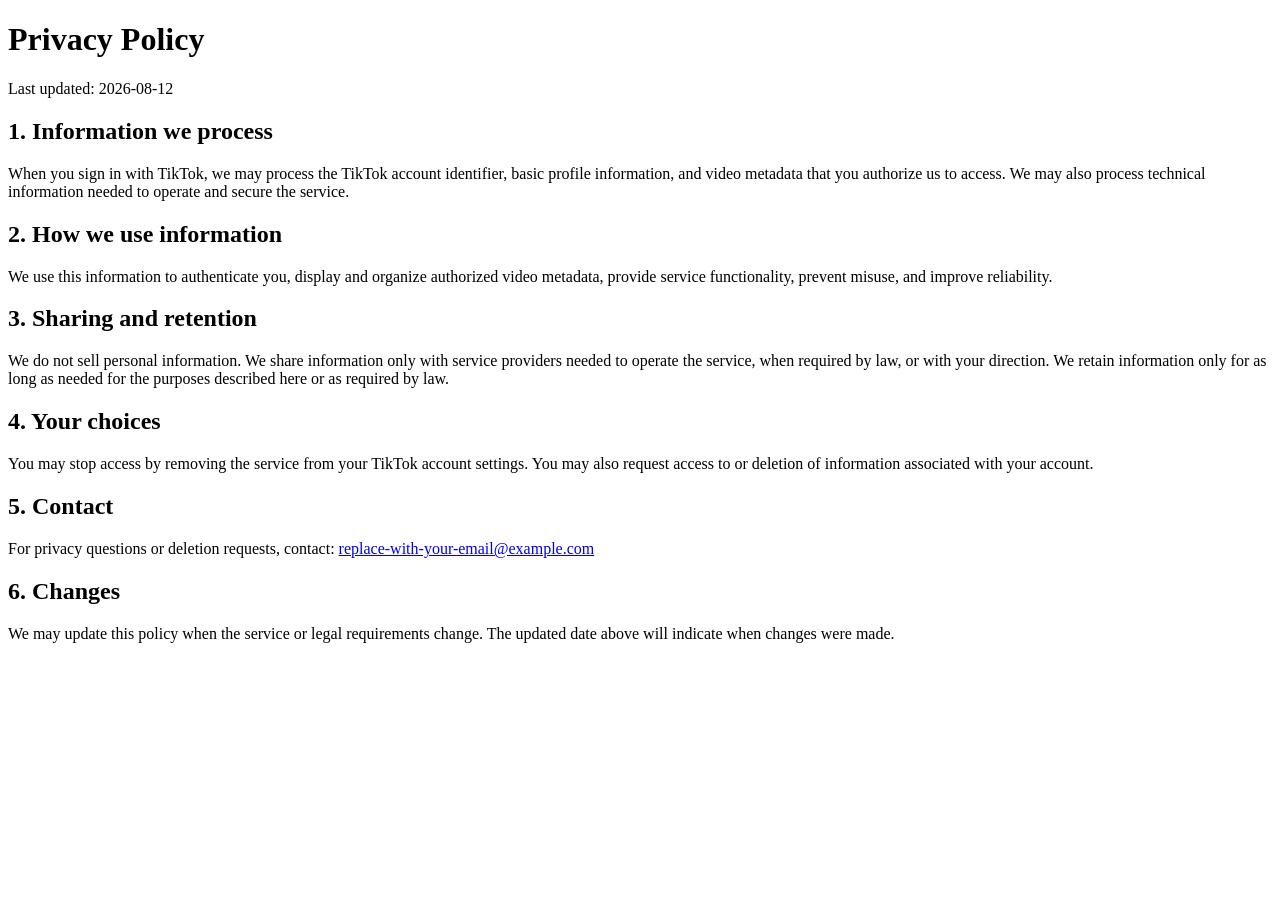
==== privacy.html @ c78be856 "Add files via upload" ====
<!doctype html>
<html lang="en">
<head>
  <meta charset="utf-8">
  <meta name="viewport" content="width=device-width, initial-scale=1">
  <title>Video Insights - Privacy Policy</title>
</head>
<body>
  <main>
    <h1>Privacy Policy</h1>
    <p>Last updated: 2026-08-12</p>

    <h2>1. Information we process</h2>
    <p>When you sign in with TikTok, we may process the TikTok account identifier, basic profile information, and video metadata that you authorize us to access. We may also process technical information needed to operate and secure the service.</p>

    <h2>2. How we use information</h2>
    <p>We use this information to authenticate you, display and organize authorized video metadata, provide service functionality, prevent misuse, and improve reliability.</p>

    <h2>3. Sharing and retention</h2>
    <p>We do not sell personal information. We share information only with service providers needed to operate the service, when required by law, or with your direction. We retain information only for as long as needed for the purposes described here or as required by law.</p>

    <h2>4. Your choices</h2>
    <p>You may stop access by removing the service from your TikTok account settings. You may also request access to or deletion of information associated with your account.</p>

    <h2>5. Contact</h2>
    <p>For privacy questions or deletion requests, contact: <a href="mailto:replace-with-your-email@example.com">replace-with-your-email@example.com</a></p>

    <h2>6. Changes</h2>
    <p>We may update this policy when the service or legal requirements change. The updated date above will indicate when changes were made.</p>
  </main>
</body>
</html>
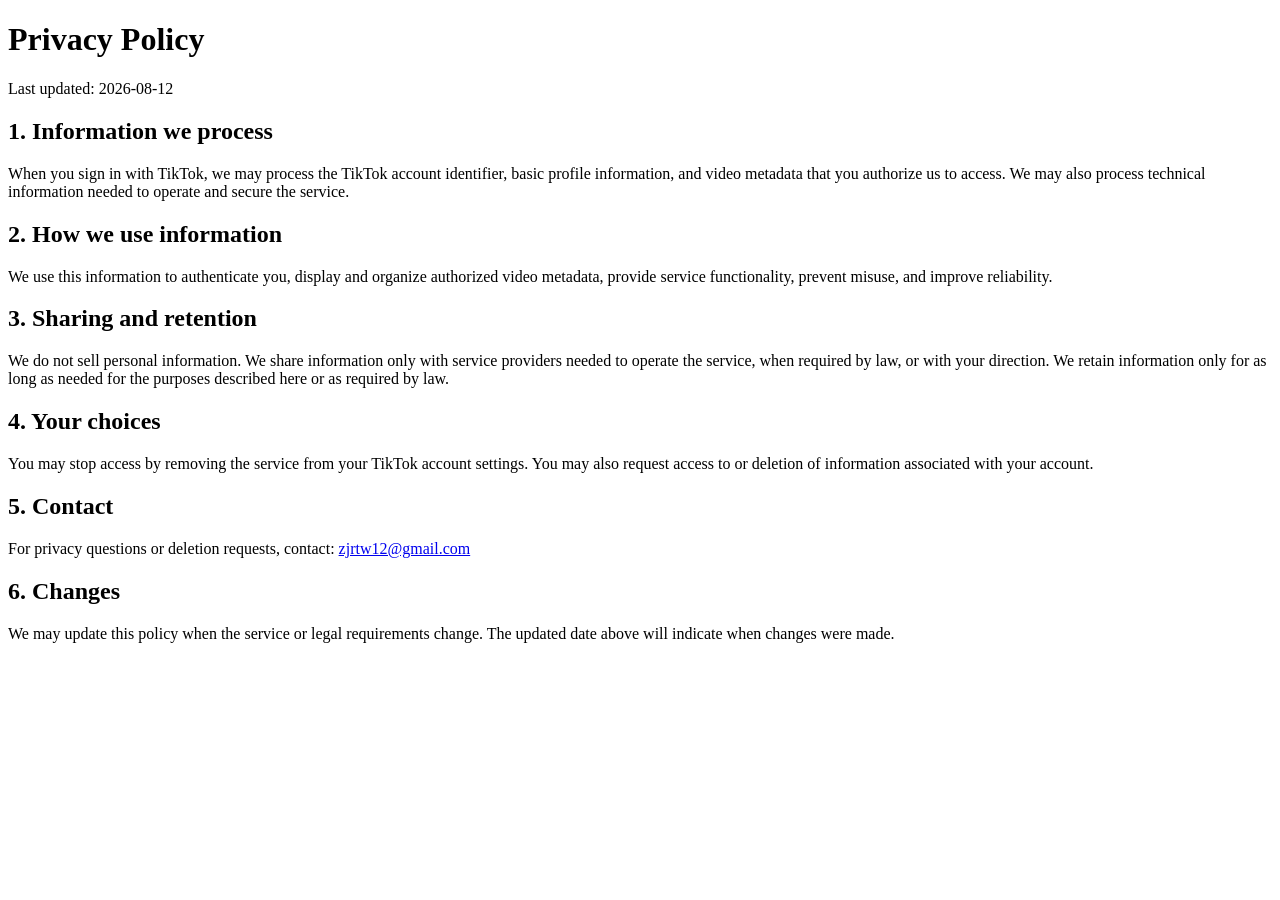
==== commit a3dd8175: "Update contact email for privacy inquiries" ====
--- a/privacy.html
+++ b/privacy.html
@@ -23,7 +23,7 @@
     <p>You may stop access by removing the service from your TikTok account settings. You may also request access to or deletion of information associated with your account.</p>
 
     <h2>5. Contact</h2>
-    <p>For privacy questions or deletion requests, contact: <a href="mailto:replace-with-your-email@example.com">replace-with-your-email@example.com</a></p>
+    <p>For privacy questions or deletion requests, contact: <a href="mailto:zjrtw12@gmail.com">zjrtw12@gmail.com</a></p>
 
     <h2>6. Changes</h2>
     <p>We may update this policy when the service or legal requirements change. The updated date above will indicate when changes were made.</p>
